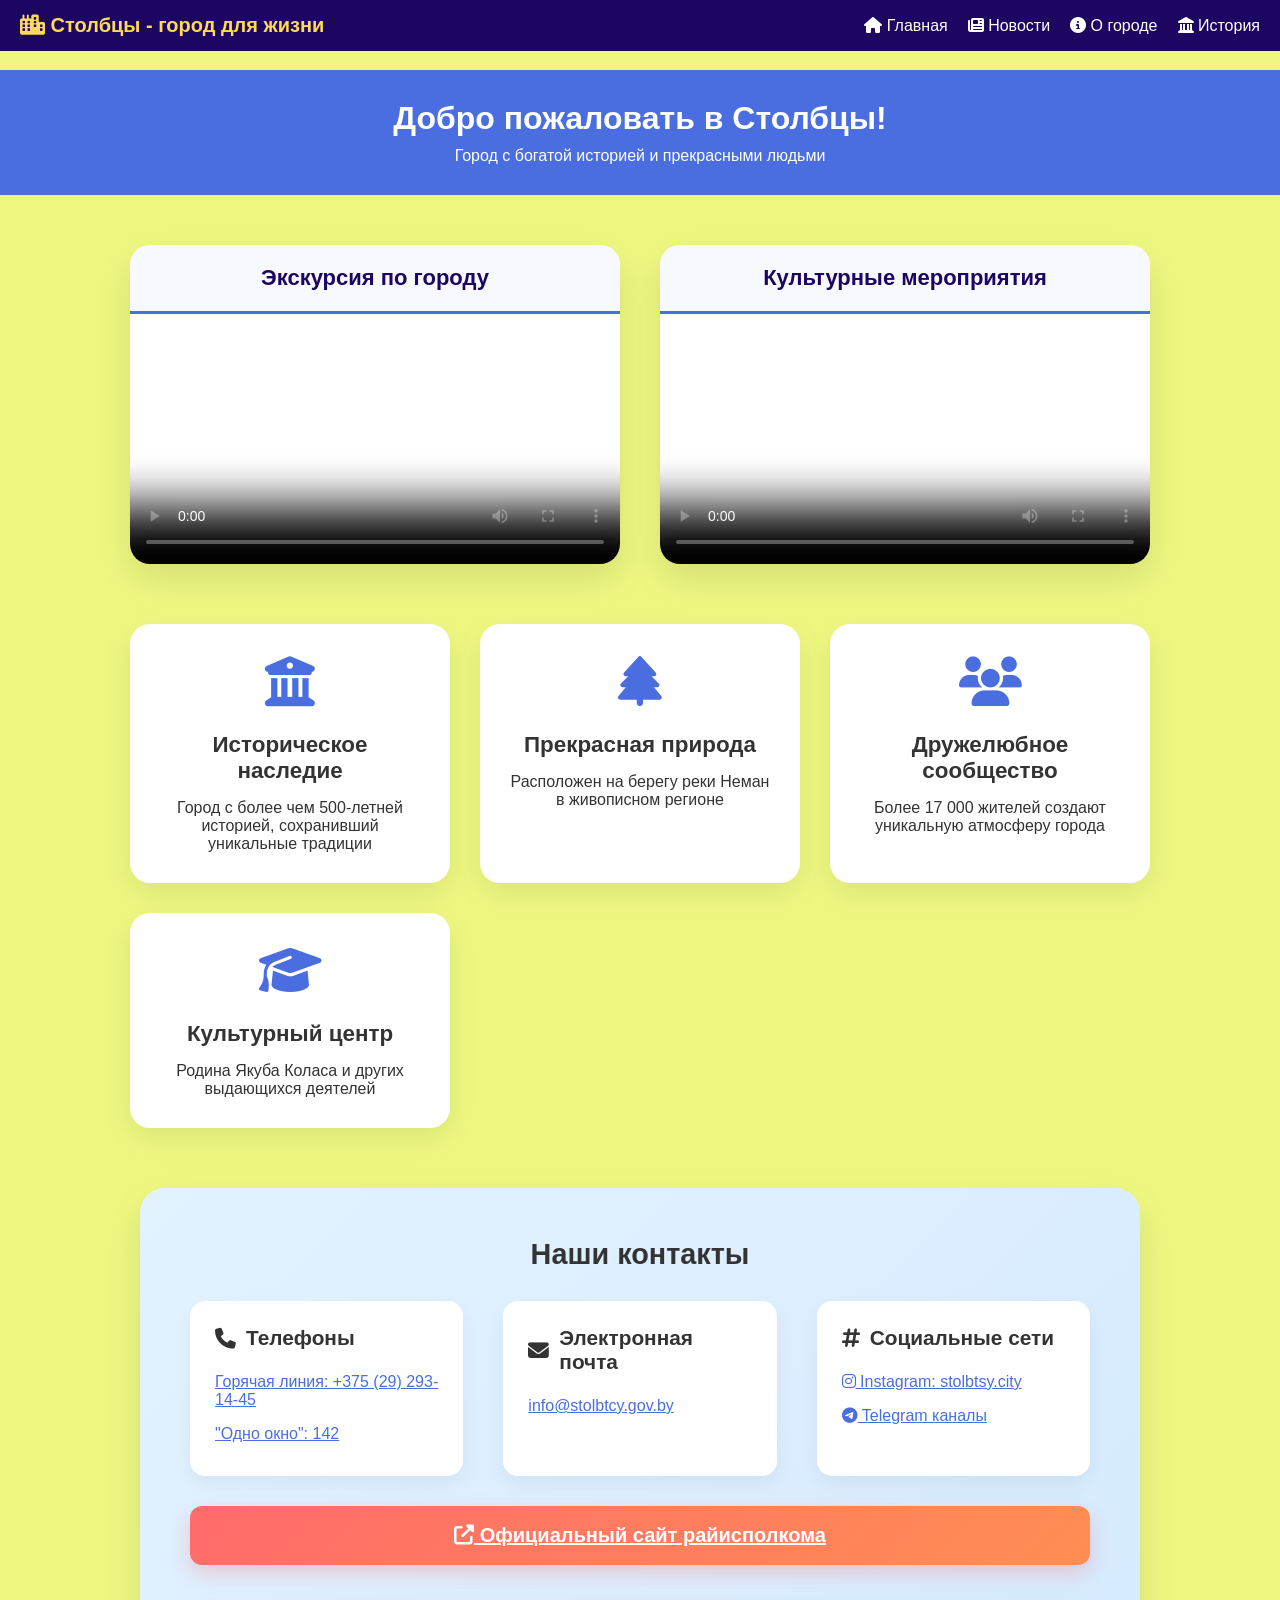
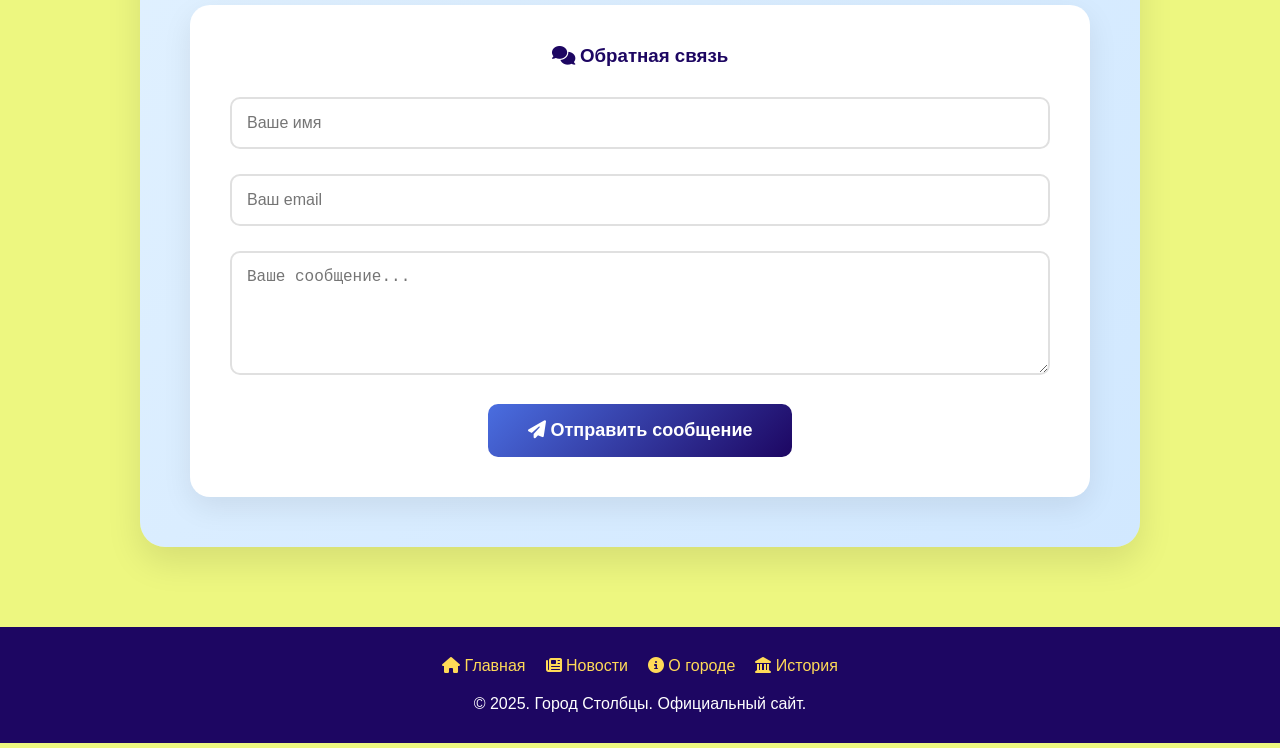
==== index.html @ eb90d02d "Add files via upload" ====
<!DOCTYPE html>
<html lang="ru">
<head>
    <meta charset="UTF-8">
    <meta name="viewport" content="width=device-width, initial-scale=1.0">
    <title>Столбцы - Главная</title>
    <link rel="stylesheet" href="style.css">
    <link rel="icon" href="im/gerb.png" type="image/png">
    <meta name="keywords" content="Столбцы, столбцы" />
    <meta name="description" content="Официальный сайт города Столбцы. Новости. Управление. История. Галерея">
    <link rel="stylesheet" href="https://cdnjs.cloudflare.com/ajax/libs/font-awesome/6.4.0/css/all.min.css">
    <style>
       /* Стили только для главной страницы */
.hero-video {
    display: grid;
    grid-template-columns: repeat(auto-fit, minmax(300px, 1fr));
    gap: 40px;
    max-width: 1200px;
    margin: 30px auto;
    padding: 0 20px;
}

.video-box {
    background: #fff;
    border-radius: 20px;
    overflow: hidden;
    box-shadow: 0 15px 35px rgba(0,0,0,0.1);
    transition: all 0.4s;
}

.video-box:hover {
    transform: translateY(-10px);
    box-shadow: 0 20px 40px rgba(0,0,0,0.15);
}

.video-box .caption {
    font-size: 22px;
    padding: 20px;
    text-align: center;
    font-weight: 600;
    color: #1d0662;
    background: #f8f9ff;
    border-bottom: 3px solid #4a6ee0;
}

video {
    width: 100%;
    height: 250px;
    object-fit: cover;
    display: block;
}

/* Карточки особенностей */
.features {
    display: grid;
    grid-template-columns: repeat(auto-fit, minmax(250px, 1fr));
    gap: 30px;
    margin: 60px 20px;
}

.feature-card {
    background: #fff;
    padding: 30px;
    text-align: center;
    border-radius: 20px;
    box-shadow: 0 10px 30px rgba(0,0,0,0.08);
    transition: all 0.3s;
}

.feature-card:hover {
    transform: translateY(-10px);
    box-shadow: 0 15px 35px rgba(0,0,0,0.12);
}

.feature-icon {
    font-size: 50px;
    color: #4a6ee0;
    margin-bottom: 20px;
}

.feature-card h3 {
    margin-bottom: 15px;
    font-size: 1.4rem;
}

/* Контакты и форма */
.contact-section {
    max-width: 1000px;
    margin: 60px auto;
    padding: 50px;
    background: linear-gradient(135deg, #e3f2ff 0%, #d1e8ff 100%);
    border-radius: 25px;
    box-shadow: 0 15px 35px rgba(0,0,0,0.1);
}

.contact-grid {
    display: grid;
    grid-template-columns: repeat(auto-fit, minmax(250px, 1fr));
    gap: 40px;
    margin-top: 30px;
}

.contact-item {
    background: #fff;
    padding: 25px;
    border-radius: 15px;
    box-shadow: 0 8px 20px rgba(0,0,0,0.05);
}

.contact-item h4 {
    margin-bottom: 15px;
    font-size: 1.3rem;
    display: flex;
    align-items: center;
    gap: 10px;
}

.contact-item a {
    color: #4a6ee0;
    display: block;
    padding: 8px 0;
}

.contact-item a:hover {
    color: #1d0662;
    transform: translateX(5px);
}

/* Официальная ссылка */
.official-link {
    display: block;
    text-align: center;
    background: linear-gradient(135deg, #ff6b6b 0%, #ff8e53 100%);
    color: #fff;
    padding: 18px;
    border-radius: 12px;
    font-weight: bold;
    font-size: 20px;
    margin-top: 30px;
    transition: all 0.3s;
    box-shadow: 0 8px 20px rgba(255,107,107,0.3);
}

.official-link:hover {
    transform: translateY(-5px);
    box-shadow: 0 12px 25px rgba(255,107,107,0.4);
}

/* Форма обратной связи */
.feedback-form {
    background: #fff;
    padding: 40px;
    border-radius: 20px;
    margin-top: 40px;
    box-shadow: 0 10px 30px rgba(0,0,0,0.08);
}

.form-group {
    margin-bottom: 25px;
}

.form-group input,
.form-group textarea {
    width: 100%;
    padding: 15px;
    border: 2px solid #e0e0e0;
    border-radius: 10px;
    font-size: 16px;
    transition: all 0.3s;
}

.form-group input:focus,
.form-group textarea:focus {
    border-color: #4a6ee0;
    box-shadow: 0 0 0 3px rgba(74,110,224,0.1);
}

.submit-btn {
    background: linear-gradient(135deg, #4a6ee0 0%, #1d0662 100%);
    color: #fff;
    border: none;
    padding: 16px 40px;
    font-size: 18px;
    border-radius: 10px;
    cursor: pointer;
    font-weight: 600;
    transition: all 0.3s;
}

.submit-btn:hover {
    transform: translateY(-3px);
    box-shadow: 0 10px 20px rgba(29,6,98,0.2);
}

/* Адаптив */
@media (max-width: 992px) {
    .hero-video {
        grid-template-columns: 1fr 1fr;
        gap: 20px;
    }

    .features {
        grid-template-columns: 1fr 1fr;
        gap: 20px;
    }

    .contact-grid {
        grid-template-columns: 1fr 1fr;
        gap: 20px;
    }
}

@media (max-width: 768px) {
    .hero-video,
    .features,
    .contact-grid {
        grid-template-columns: 1fr;
        gap: 20px;
    }

    .video-box .caption {
        font-size: 20px;
        padding: 15px;
    }

    .feature-card h3 {
        font-size: 1.2rem;
    }

    .contact-item h4 {
        font-size: 1.2rem;
    }
}

@media (max-width: 480px) {
    video {
        height: 200px;
    }

    .video-box .caption {
        font-size: 18px;
        padding: 10px;
    }

    .feature-card h3 {
        font-size: 1.1rem;
    }

    .submit-btn {
        padding: 14px 30px;
        font-size: 16px;
    }
}

    </style>
</head>

<body>
   <nav class="navbar">
    <div class="logo">
        <i class="fas fa-city"></i>
        Столбцы - город для жизни
    </div>

    <ul class="nav-links">
        <li><a href="index.html" class="active"><i class="fas fa-home"></i> Главная</a></li>
        <li><a href="news.html"><i class="fas fa-newspaper"></i> Новости</a></li>
        <li class="dropdown">
            <a href="about.html" class="dropbtn"><i class="fas fa-info-circle"></i> О городе</a>
            <ul class="dropdown-content">
                <li><a href="about.html#management"><i class="fas fa-users"></i> Управление</a></li>
                <li><a href="about.html#gallery"><i class="fas fa-images"></i> Галерея</a></li>
                    <li><a href="about.html#infrastructure"><i class="fas fa-road"></i> Инфраструктура</a></li>
            </ul>
        </li>
        <li><a href="history.html"><i class="fas fa-landmark"></i> История</a></li>
    </ul>
</nav>
    </nav>

    <div class="nov">
        <h1>Добро пожаловать в Столбцы!</h1>
        <p>Город с богатой историей и прекрасными людьми</p>
    </div>

    <div class="main-content">
        <div class="hero-video">
            <div class="video-box">
                <p class="caption">Экскурсия по городу</p>
                <video src="im/video1.mp4" controls poster="im/v1.jpeg"></video>
            </div>
            
            <div class="video-box">
                <p class="caption">Культурные мероприятия</p>
                <video src="im/video2.mp4" controls poster="im/v2.jpeg"></video>
            </div>
        </div>

        <div class="features">
            <div class="feature-card">
                <div class="feature-icon">
                    <i class="fas fa-university"></i>
                </div>
                <h3>Историческое наследие</h3>
                <p>Город с более чем 500-летней историей, сохранивший уникальные традиции</p>
            </div>
            
            <div class="feature-card">
                <div class="feature-icon">
                    <i class="fas fa-tree"></i>
                </div>
                <h3>Прекрасная природа</h3>
                <p>Расположен на берегу реки Неман в живописном регионе</p>
            </div>
            
            <div class="feature-card">
                <div class="feature-icon">
                    <i class="fas fa-users"></i>
                </div>
                <h3>Дружелюбное сообщество</h3>
                <p>Более 17 000 жителей создают уникальную атмосферу города</p>
            </div>
            
            <div class="feature-card">
                <div class="feature-icon">
                    <i class="fas fa-graduation-cap"></i>
                </div>
                <h3>Культурный центр</h3>
                <p>Родина Якуба Коласа и других выдающихся деятелей</p>
            </div>
        </div>

        <div class="contact-section">
            <h2 class="section-title">Наши контакты</h2>
            
            <div class="contact-grid">
                <div class="contact-item">
                    <h4><i class="fas fa-phone"></i> Телефоны</h4>
                    <p><a href="tel:+375292931445">Горячая линия: +375 (29) 293-14-45</a></p>
                    <p><a href="tel:142">"Одно окно": 142</a></p>
                </div>
                
                <div class="contact-item">
                    <h4><i class="fas fa-envelope"></i> Электронная почта</h4>
                    <p><a href="mailto:info@stolbtcy.gov.by">info@stolbtcy.gov.by</a></p>
                </div>
                
                <div class="contact-item">
                    <h4><i class="fas fa-hashtag"></i> Социальные сети</h4>
                    <p><a href="https://www.instagram.com/stolbtsy.city/channel/"><i class="fab fa-instagram"></i> Instagram: stolbtsy.city</a></p>
                    <p><a href="https://t.me/s/prostolbtsy/69409?ysclid=mj4nh0b8j4927531664"><i class="fab fa-telegram"></i> Telegram каналы</a></p>
                </div>
            </div>
            
            <a href="https://stolbtsy.gov.by" target="_blank" class="official-link">
                <i class="fas fa-external-link-alt"></i> Официальный сайт райисполкома
            </a>
            
            <div class="feedback-form">
                <h3 style="text-align: center; color: #1d0662; margin-bottom: 30px;">
                    <i class="fas fa-comments"></i> Обратная связь
                </h3>
                <form action="#" method="post">
                    <div class="form-group">
                        <input type="text" name="name" placeholder="Ваше имя" required>
                    </div>
                    <div class="form-group">
                        <input type="email" name="email" placeholder="Ваш email" required>
                    </div>
                    <div class="form-group">
                        <textarea name="message" rows="5" placeholder="Ваше сообщение..." required></textarea>
                    </div>
                    <div style="text-align: center;">
                        <button type="submit" class="submit-btn">
                            <i class="fas fa-paper-plane"></i> Отправить сообщение
                        </button>
                    </div>
                </form>
            </div>
        </div>
    </div>

    <footer class="footer">
        <div class="footer-nav">
            <a href="index.html"><i class="fas fa-home"></i> Главная</a>
            <a href="news.html"><i class="fas fa-newspaper"></i> Новости</a>
            <a href="about.html"><i class="fas fa-info-circle"></i> О городе</a>
            <a href="history.html"><i class="fas fa-landmark"></i> История</a>
        </div>
        <p class="copyright">© 2025. Город Столбцы. Официальный сайт.</p>
    </footer>
</body>
</html>
---- style.css ----
/* ===== БАЗА ===== */
* {
    margin: 0;
    padding: 0;
    box-sizing: border-box;
}

body {
    font-family: Arial, sans-serif;
    background: #edf780;
    color: #333;
    padding-top: 70px;
}

.navbar {
    position: fixed;
    top: 0;
    width: 100%;
    background: #1d0662;
    color: white;
    display: flex;
    justify-content: space-between;
    align-items: center;
    padding: 14px 20px;
    z-index: 1000;
}

.logo {
    font-weight: bold;
    color: #ffda57;
    font-size: 20px;
}

.nav-links {
    list-style: none;
    display: flex;
    gap: 20px;
}

.nav-links a {
    color: white;
    text-decoration: none;
    font-size: 16px;
}

.dropdown {
    position: relative;
}

.dropdown-content {
    display: none;
    position: absolute;
    top: 100%;
    left: 0;
    background: #1d0662;
    min-width: 180px;
}

.dropdown-content a {
    display: block;
    padding: 12px;
}

@media (min-width: 769px) {
    .dropdown:hover .dropdown-content {
        display: block;
    }
}

.nov {
    background: #4a6ee0;
    color: white;
    text-align: center;
    padding: 30px 15px;
}

.nov h1 {
    font-size: 2rem;
}

.nov p {
    margin-top: 10px;
}

/* CONTENT */
.main-content {
    max-width: 1100px;
    margin: auto;
    padding: 20px;
}

.section-title {
    text-align: center;
    margin-bottom: 25px;
    font-size: 1.8rem;
}

.info-card {
    background: white;
    padding: 20px;
    border-radius: 10px;
    margin-bottom: 20px;
}

/* FOOTER  */
.footer {
    background: #1d0662;
    color: white;
    padding: 30px 15px;
    text-align: center;
}

.footer-nav {
    display: flex;
    justify-content: center;
    gap: 20px;
    flex-wrap: wrap;
    margin-bottom: 20px;
}

.footer-nav a {
    color: #ffda57;
    text-decoration: none;
}
/*  МОБИЛЬНЫЕ (≤768px) */
@media (max-width: 768px) {

    body {
        padding-top: 120px;
    }

    .navbar {
        flex-direction: column;
        align-items: center;
        gap: 15px;
    }

    .nav-links {
        flex-direction: column;
        width: 100%;
        align-items: center;
        gap: 10px;
    }

    .nav-links a {
        width: 100%;
        text-align: center;
        padding: 10px;
    }

    /* dropdown по клику */
    .dropdown-content {
        position: static;
        width: 100%;
        display: none;
    }

    .dropdown-content.active {
        display: block;
    }

    .nov h1 {
        font-size: 1.6rem;
    }

    .section-title {
        font-size: 1.5rem;
    }
}
/*  ОЧЕНЬ МАЛЫЕ (≤480px) */
@media (max-width: 480px) {

    .logo {
        font-size: 18px;
    }

    .nav-links a {
        font-size: 15px;
    }

    .nov {
        padding: 20px 10px;
    }

    .nov h1 {
        font-size: 1.4rem;
    }

    .info-card {
        padding: 15px;
    }
}
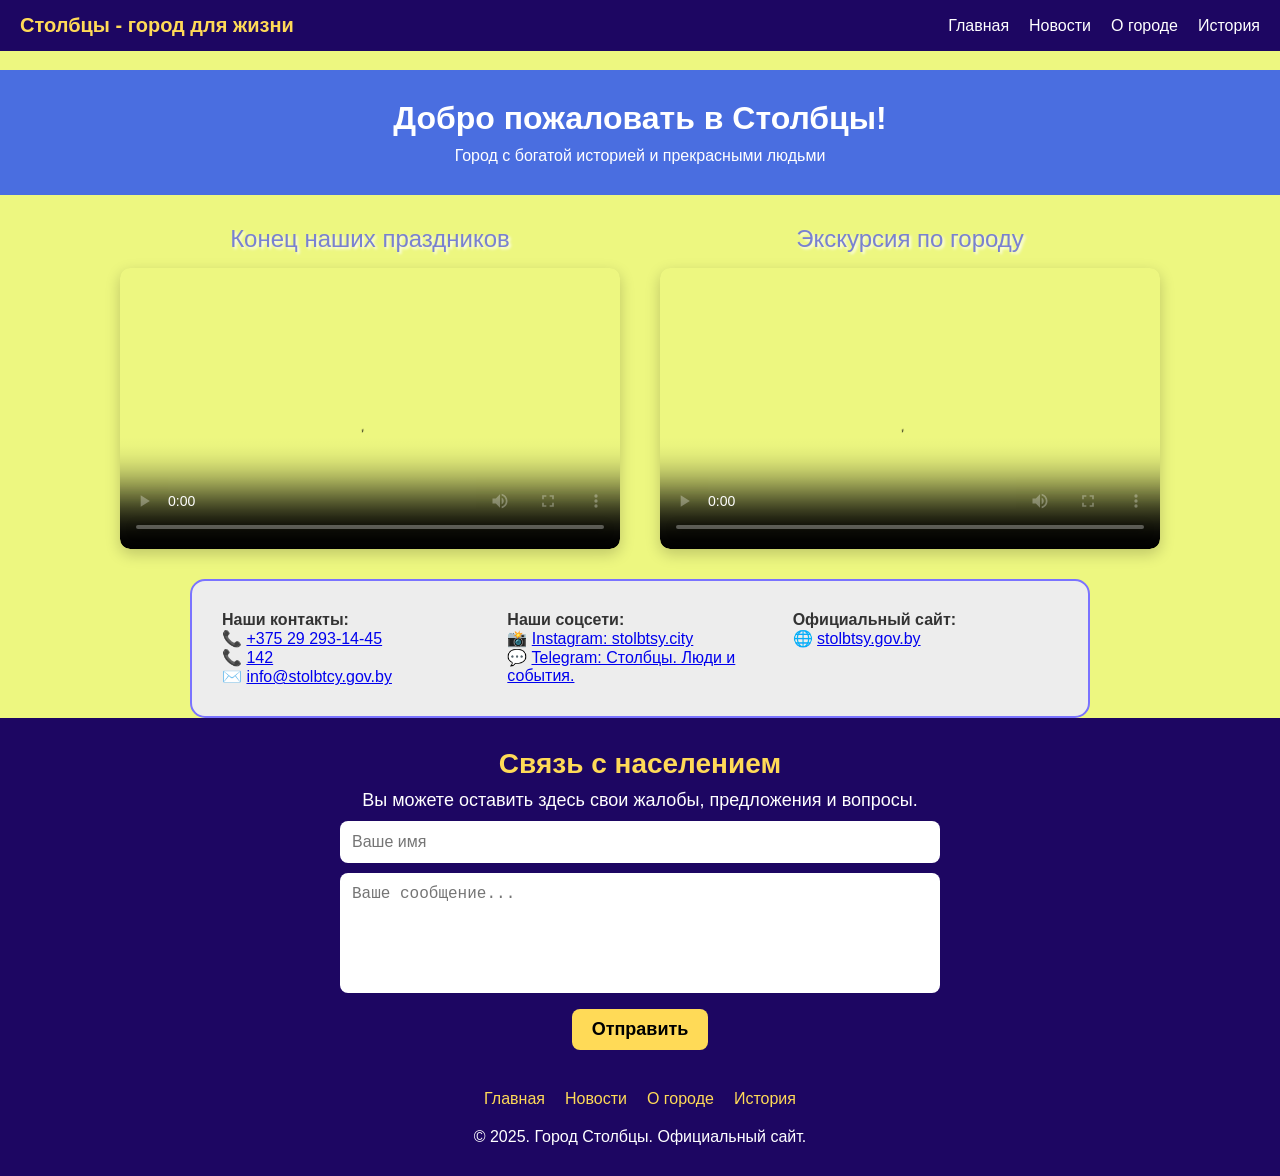
==== commit a4d5e8c1: "Update index.html" ====
--- a/index.html
+++ b/index.html
@@ -2,392 +2,244 @@
 <html lang="ru">
 <head>
     <meta charset="UTF-8">
-    <meta name="viewport" content="width=device-width, initial-scale=1.0">
-    <title>Столбцы - Главная</title>
-    <link rel="stylesheet" href="style.css">
-    <link rel="icon" href="im/gerb.png" type="image/png">
+    <title>Столбцы</title>
+       <link rel="stylesheet" href="style.css">
+       <link rel="icon" href="gerb.png" type="image/png">
     <meta name="keywords" content="Столбцы, столбцы" />
-    <meta name="description" content="Официальный сайт города Столбцы. Новости. Управление. История. Галерея">
-    <link rel="stylesheet" href="https://cdnjs.cloudflare.com/ajax/libs/font-awesome/6.4.0/css/all.min.css">
+    <meta name="description" content="Сайт города Столбцы. Новости. Управление. История. Галерея">
+</head>
+
+<body>
     <style>
-       /* Стили только для главной страницы */
-.hero-video {
-    display: grid;
-    grid-template-columns: repeat(auto-fit, minmax(300px, 1fr));
-    gap: 40px;
+/* ВИДЕО  */
+.video {
+    width: 90%;
     max-width: 1200px;
     margin: 30px auto;
-    padding: 0 20px;
-}
-
+    display: flex;
+    justify-content: center;
+    gap: 40px;
+    flex-wrap: wrap;
+}
 .video-box {
-    background: #fff;
-    border-radius: 20px;
+    flex: 1;
+    min-width: 300px;
+    max-width: 500px;
+    text-align: center;
+}
+.caption {
+    font-size: 24px;
+    margin-bottom: 15px;
+    color: #7981d1;
+    text-shadow: 2px 2px 3px white;
+}
+video {
+    width: 100%;
+    border-radius: 10px;
+    box-shadow: 0 5px 15px rgba(0,0,0,.2);
+}
+.video-wrapper {
+    position: relative;
+    width: 100%;
+    padding-top: 56.25%; /* Соотношение сторон 16:9 */
     overflow: hidden;
-    box-shadow: 0 15px 35px rgba(0,0,0,0.1);
-    transition: all 0.4s;
-}
-
-.video-box:hover {
-    transform: translateY(-10px);
-    box-shadow: 0 20px 40px rgba(0,0,0,0.15);
-}
-
-.video-box .caption {
-    font-size: 22px;
-    padding: 20px;
+    border-radius: 10px;
+    box-shadow: 0 5px 15px rgba(0,0,0,.2);
+}
+
+.video-wrapper video {
+    position: absolute;
+    top: 0;
+    left: 0;
+    width: 100%;
+    height: 100%;
+    object-fit: cover; /* Обрезка по размеру блока */
+    border-radius: 10px; /* Сохраняет закругления */
+}
+
+.footer-center {
+    max-width: 600px;
+    margin: 0 auto 40px;
+}
+.footer-center h3 {
+    font-size: 28px;
+    color: #ffda57;
+    margin-bottom: 10px;
+}
+.footer-center p {
+    font-size: 18px;
+}
+.contact-box input,
+.contact-box textarea {
+    width: 100%;
+    padding: 12px;
+    border-radius: 8px;
+    border: none;
+    margin-top: 10px;
+    font-size: 16px;
+}
+.contact-box textarea {
+    height: 120px;
+    resize: none;
+}
+.contact-box button {
+    padding: 10px 20px;
+    margin-top: 12px;
+    background: #ffda57;
+    border: none;
+    border-radius: 8px;
+    font-size: 18px;
+    cursor: pointer;
+    font-weight: bold;
+}
+.contact-box button:hover {
+    background: white;
+    color: #1d0662;
+}
+.inf {
+    width: 90%;
+    max-width: 1000px;
+    margin: 40px auto;
+    padding: 30px;
+    background: linear-gradient(135deg, #f5f5f5, #e0e0ff);
+    border-radius: 15px;
+    box-shadow: 0 8px 25px rgba(0,0,0,0.15);
+    color: #1d0662;
+    font-family: 'Arial', sans-serif;
+}
+
+.inf-container {
+    display: flex;
+    justify-content: space-between; /* равномерное распределение колонок */
+    gap: 20px;
     text-align: center;
-    font-weight: 600;
+}
+
+.inf-column {
+    flex: 1; /* каждая колонка одинаковой ширины */
+    min-width: 220px;
+}
+
+.inf h4 {
+    font-size: 1.4rem;
+    margin-bottom: 10px;
+    color: #333;
+}
+
+.inf p {
+    font-size: 1rem;
+    margin: 6px 0;
+}
+
+.inf a {
+    text-decoration: none;
     color: #1d0662;
-    background: #f8f9ff;
-    border-bottom: 3px solid #4a6ee0;
-}
-
-video {
-    width: 100%;
-    height: 250px;
-    object-fit: cover;
-    display: block;
-}
-
-/* Карточки особенностей */
-.features {
-    display: grid;
-    grid-template-columns: repeat(auto-fit, minmax(250px, 1fr));
-    gap: 30px;
-    margin: 60px 20px;
-}
-
-.feature-card {
-    background: #fff;
-    padding: 30px;
-    text-align: center;
-    border-radius: 20px;
-    box-shadow: 0 10px 30px rgba(0,0,0,0.08);
-    transition: all 0.3s;
-}
-
-.feature-card:hover {
-    transform: translateY(-10px);
-    box-shadow: 0 15px 35px rgba(0,0,0,0.12);
-}
-
-.feature-icon {
-    font-size: 50px;
-    color: #4a6ee0;
-    margin-bottom: 20px;
-}
-
-.feature-card h3 {
-    margin-bottom: 15px;
-    font-size: 1.4rem;
-}
-
-/* Контакты и форма */
-.contact-section {
-    max-width: 1000px;
-    margin: 60px auto;
-    padding: 50px;
-    background: linear-gradient(135deg, #e3f2ff 0%, #d1e8ff 100%);
-    border-radius: 25px;
-    box-shadow: 0 15px 35px rgba(0,0,0,0.1);
-}
-
-.contact-grid {
-    display: grid;
-    grid-template-columns: repeat(auto-fit, minmax(250px, 1fr));
-    gap: 40px;
-    margin-top: 30px;
-}
-
-.contact-item {
-    background: #fff;
-    padding: 25px;
-    border-radius: 15px;
-    box-shadow: 0 8px 20px rgba(0,0,0,0.05);
-}
-
-.contact-item h4 {
-    margin-bottom: 15px;
-    font-size: 1.3rem;
-    display: flex;
-    align-items: center;
-    gap: 10px;
-}
-
-.contact-item a {
-    color: #4a6ee0;
-    display: block;
-    padding: 8px 0;
-}
-
-.contact-item a:hover {
-    color: #1d0662;
-    transform: translateX(5px);
-}
-
-/* Официальная ссылка */
-.official-link {
-    display: block;
-    text-align: center;
-    background: linear-gradient(135deg, #ff6b6b 0%, #ff8e53 100%);
-    color: #fff;
-    padding: 18px;
-    border-radius: 12px;
-    font-weight: bold;
-    font-size: 20px;
-    margin-top: 30px;
-    transition: all 0.3s;
-    box-shadow: 0 8px 20px rgba(255,107,107,0.3);
-}
-
-.official-link:hover {
-    transform: translateY(-5px);
-    box-shadow: 0 12px 25px rgba(255,107,107,0.4);
-}
-
-/* Форма обратной связи */
-.feedback-form {
-    background: #fff;
-    padding: 40px;
-    border-radius: 20px;
-    margin-top: 40px;
-    box-shadow: 0 10px 30px rgba(0,0,0,0.08);
-}
-
-.form-group {
-    margin-bottom: 25px;
-}
-
-.form-group input,
-.form-group textarea {
-    width: 100%;
-    padding: 15px;
-    border: 2px solid #e0e0e0;
-    border-radius: 10px;
-    font-size: 16px;
-    transition: all 0.3s;
-}
-
-.form-group input:focus,
-.form-group textarea:focus {
-    border-color: #4a6ee0;
-    box-shadow: 0 0 0 3px rgba(74,110,224,0.1);
-}
-
-.submit-btn {
-    background: linear-gradient(135deg, #4a6ee0 0%, #1d0662 100%);
-    color: #fff;
-    border: none;
-    padding: 16px 40px;
-    font-size: 18px;
-    border-radius: 10px;
-    cursor: pointer;
-    font-weight: 600;
-    transition: all 0.3s;
-}
-
-.submit-btn:hover {
-    transform: translateY(-3px);
-    box-shadow: 0 10px 20px rgba(29,6,98,0.2);
-}
-
-/* Адаптив */
-@media (max-width: 992px) {
-    .hero-video {
-        grid-template-columns: 1fr 1fr;
+    transition: color 0.3s;
+}
+
+.inf a:hover {
+    color: #7981d1;
+    text-decoration: underline;
+}
+
+/* Адаптивность */
+@media (max-width: 768px) {
+    .inf-container {
+        flex-direction: column;
         gap: 20px;
+        text-align: center;
     }
-
-    .features {
-        grid-template-columns: 1fr 1fr;
-        gap: 20px;
-    }
-
-    .contact-grid {
-        grid-template-columns: 1fr 1fr;
-        gap: 20px;
-    }
-}
-
-@media (max-width: 768px) {
-    .hero-video,
-    .features,
-    .contact-grid {
-        grid-template-columns: 1fr;
-        gap: 20px;
-    }
-
-    .video-box .caption {
-        font-size: 20px;
-        padding: 15px;
-    }
-
-    .feature-card h3 {
-        font-size: 1.2rem;
-    }
-
-    .contact-item h4 {
-        font-size: 1.2rem;
-    }
-}
-
-@media (max-width: 480px) {
-    video {
-        height: 200px;
-    }
-
-    .video-box .caption {
-        font-size: 18px;
-        padding: 10px;
-    }
-
-    .feature-card h3 {
-        font-size: 1.1rem;
-    }
-
-    .submit-btn {
-        padding: 14px 30px;
-        font-size: 16px;
-    }
 }
 
     </style>
-</head>
-
-<body>
-   <nav class="navbar">
-    <div class="logo">
-        <i class="fas fa-city"></i>
-        Столбцы - город для жизни
-    </div>
+
+<nav class="navbar">
+    <div class="logo"> Столбцы - город для жизни </div>
 
     <ul class="nav-links">
-        <li><a href="index.html" class="active"><i class="fas fa-home"></i> Главная</a></li>
-        <li><a href="news.html"><i class="fas fa-newspaper"></i> Новости</a></li>
+        <li><a href="index.html"> Главная </a></li>
+        <li><a href="news.html"> Новости </a></li>
+        
         <li class="dropdown">
-            <a href="about.html" class="dropbtn"><i class="fas fa-info-circle"></i> О городе</a>
+            <a href="about.html" class="dropbtn"> О городе </a>
             <ul class="dropdown-content">
-                <li><a href="about.html#management"><i class="fas fa-users"></i> Управление</a></li>
-                <li><a href="about.html#gallery"><i class="fas fa-images"></i> Галерея</a></li>
-                    <li><a href="about.html#infrastructure"><i class="fas fa-road"></i> Инфраструктура</a></li>
+                <li><a href="about.html#management"> Управление </a></li>
+                <li><a href="about.html"> Галерея </a></li>
             </ul>
         </li>
-        <li><a href="history.html"><i class="fas fa-landmark"></i> История</a></li>
+
+        <li><a href="history.html"> История </a></li>
     </ul>
 </nav>
-    </nav>
-
-    <div class="nov">
-        <h1>Добро пожаловать в Столбцы!</h1>
-        <p>Город с богатой историей и прекрасными людьми</p>
-    </div>
-
-    <div class="main-content">
-        <div class="hero-video">
-            <div class="video-box">
-                <p class="caption">Экскурсия по городу</p>
-                <video src="im/video1.mp4" controls poster="im/v1.jpeg"></video>
-            </div>
-            
-            <div class="video-box">
-                <p class="caption">Культурные мероприятия</p>
-                <video src="im/video2.mp4" controls poster="im/v2.jpeg"></video>
-            </div>
+
+<div class="nov">
+    <h1>Добро пожаловать в Столбцы!</h1>
+    <p>Город с богатой историей и прекрасными людьми</p>
+</div>
+
+<div class="video">
+    <div class="video-box">
+        <p class="caption">Конец наших праздников</p>
+        <div class="video-wrapper">
+            <video src="im/video2.mp4" controls poster="im/v2.jpeg"></video>
         </div>
-
-        <div class="features">
-            <div class="feature-card">
-                <div class="feature-icon">
-                    <i class="fas fa-university"></i>
-                </div>
-                <h3>Историческое наследие</h3>
-                <p>Город с более чем 500-летней историей, сохранивший уникальные традиции</p>
-            </div>
-            
-            <div class="feature-card">
-                <div class="feature-icon">
-                    <i class="fas fa-tree"></i>
-                </div>
-                <h3>Прекрасная природа</h3>
-                <p>Расположен на берегу реки Неман в живописном регионе</p>
-            </div>
-            
-            <div class="feature-card">
-                <div class="feature-icon">
-                    <i class="fas fa-users"></i>
-                </div>
-                <h3>Дружелюбное сообщество</h3>
-                <p>Более 17 000 жителей создают уникальную атмосферу города</p>
-            </div>
-            
-            <div class="feature-card">
-                <div class="feature-icon">
-                    <i class="fas fa-graduation-cap"></i>
-                </div>
-                <h3>Культурный центр</h3>
-                <p>Родина Якуба Коласа и других выдающихся деятелей</p>
-            </div>
+    </div>
+
+    <div class="video-box">
+        <p class="caption">Экскурсия по городу</p>
+        <div class="video-wrapper">
+            <video src="im/video1.mp4" controls poster="im/v1.jpeg"></video>
         </div>
-
-        <div class="contact-section">
-            <h2 class="section-title">Наши контакты</h2>
-            
-            <div class="contact-grid">
-                <div class="contact-item">
-                    <h4><i class="fas fa-phone"></i> Телефоны</h4>
-                    <p><a href="tel:+375292931445">Горячая линия: +375 (29) 293-14-45</a></p>
-                    <p><a href="tel:142">"Одно окно": 142</a></p>
-                </div>
-                
-                <div class="contact-item">
-                    <h4><i class="fas fa-envelope"></i> Электронная почта</h4>
-                    <p><a href="mailto:info@stolbtcy.gov.by">info@stolbtcy.gov.by</a></p>
-                </div>
-                
-                <div class="contact-item">
-                    <h4><i class="fas fa-hashtag"></i> Социальные сети</h4>
-                    <p><a href="https://www.instagram.com/stolbtsy.city/channel/"><i class="fab fa-instagram"></i> Instagram: stolbtsy.city</a></p>
-                    <p><a href="https://t.me/s/prostolbtsy/69409?ysclid=mj4nh0b8j4927531664"><i class="fab fa-telegram"></i> Telegram каналы</a></p>
-                </div>
-            </div>
-            
-            <a href="https://stolbtsy.gov.by" target="_blank" class="official-link">
-                <i class="fas fa-external-link-alt"></i> Официальный сайт райисполкома
-            </a>
-            
-            <div class="feedback-form">
-                <h3 style="text-align: center; color: #1d0662; margin-bottom: 30px;">
-                    <i class="fas fa-comments"></i> Обратная связь
-                </h3>
-                <form action="#" method="post">
-                    <div class="form-group">
-                        <input type="text" name="name" placeholder="Ваше имя" required>
-                    </div>
-                    <div class="form-group">
-                        <input type="email" name="email" placeholder="Ваш email" required>
-                    </div>
-                    <div class="form-group">
-                        <textarea name="message" rows="5" placeholder="Ваше сообщение..." required></textarea>
-                    </div>
-                    <div style="text-align: center;">
-                        <button type="submit" class="submit-btn">
-                            <i class="fas fa-paper-plane"></i> Отправить сообщение
-                        </button>
-                    </div>
-                </form>
-            </div>
-        </div>
-    </div>
-
-    <footer class="footer">
-        <div class="footer-nav">
-            <a href="index.html"><i class="fas fa-home"></i> Главная</a>
-            <a href="news.html"><i class="fas fa-newspaper"></i> Новости</a>
-            <a href="about.html"><i class="fas fa-info-circle"></i> О городе</a>
-            <a href="history.html"><i class="fas fa-landmark"></i> История</a>
-        </div>
-        <p class="copyright">© 2025. Город Столбцы. Официальный сайт.</p>
-    </footer>
+    </div>
+</div>
+
+
+<div style="background-color:#EDEDED; border:2px solid #7A73FF; border-radius:15px; padding:20px; display:flex; justify-content:space-between; flex-wrap:wrap; max-width:900px; margin:auto; font-family:sans-serif;">
+  <div style="flex:1; min-width:200px; margin:10px;">
+    <strong>Наши контакты:</strong><br>
+    📞 <a href="tel:+375292931445">+375 29 293-14-45</a><br>
+    📞 <a href="tel:142"> 142 </a><br>
+    ✉️ <a href="mailto:info@stolbtcy.gov.by">info@stolbtcy.gov.by</a>
+  </div>
+  
+  <div style="flex:1; min-width:200px; margin:10px;">
+    <strong>Наши соцсети:</strong><br>
+    📸 <a href="https://instagram.com/stolbtsy.city" target="_blank">Instagram: stolbtsy.city</a><br>
+    💬 <a href="https://t.me/s/prostolbtsy/69734?ysclid=mj9tzzzxo3808517878" target="_blank">Telegram: Столбцы. Люди и события.</a> 
+  </div>
+  
+  <div style="flex:1; min-width:200px; margin:10px;">
+    <strong>Официальный сайт:</strong><br>
+    🌐 <a href="https://stolbtsy.gov.by" target="_blank">stolbtsy.gov.by</a>
+  </div>
+</div>
+
+
+
+<footer class="footer">
+
+    <div class="footer-center">
+        <h3>Связь с населением</h3>
+        <p>Вы можете оставить здесь свои жалобы, предложения и вопросы.</p>
+
+        <form class="contact-box" action="#" method="post">
+            <input type="text" name="name" placeholder="Ваше имя" required>
+            <textarea name="message" placeholder="Ваше сообщение..." required></textarea>
+            <button type="submit">Отправить</button>
+        </form>
+    </div>
+
+    <div class="footer-nav">
+        <a href="index.html">Главная</a>
+        <a href="news.html">Новости</a>
+        <a href="about.html">О городе</a>
+        <a href="history.html">История</a>
+    </div>
+
+    <p class="copyright">© 2025. Город Столбцы. Официальный сайт.</p>
+    </p>
+
+</footer>
+
 </body>
-</html>+</html>
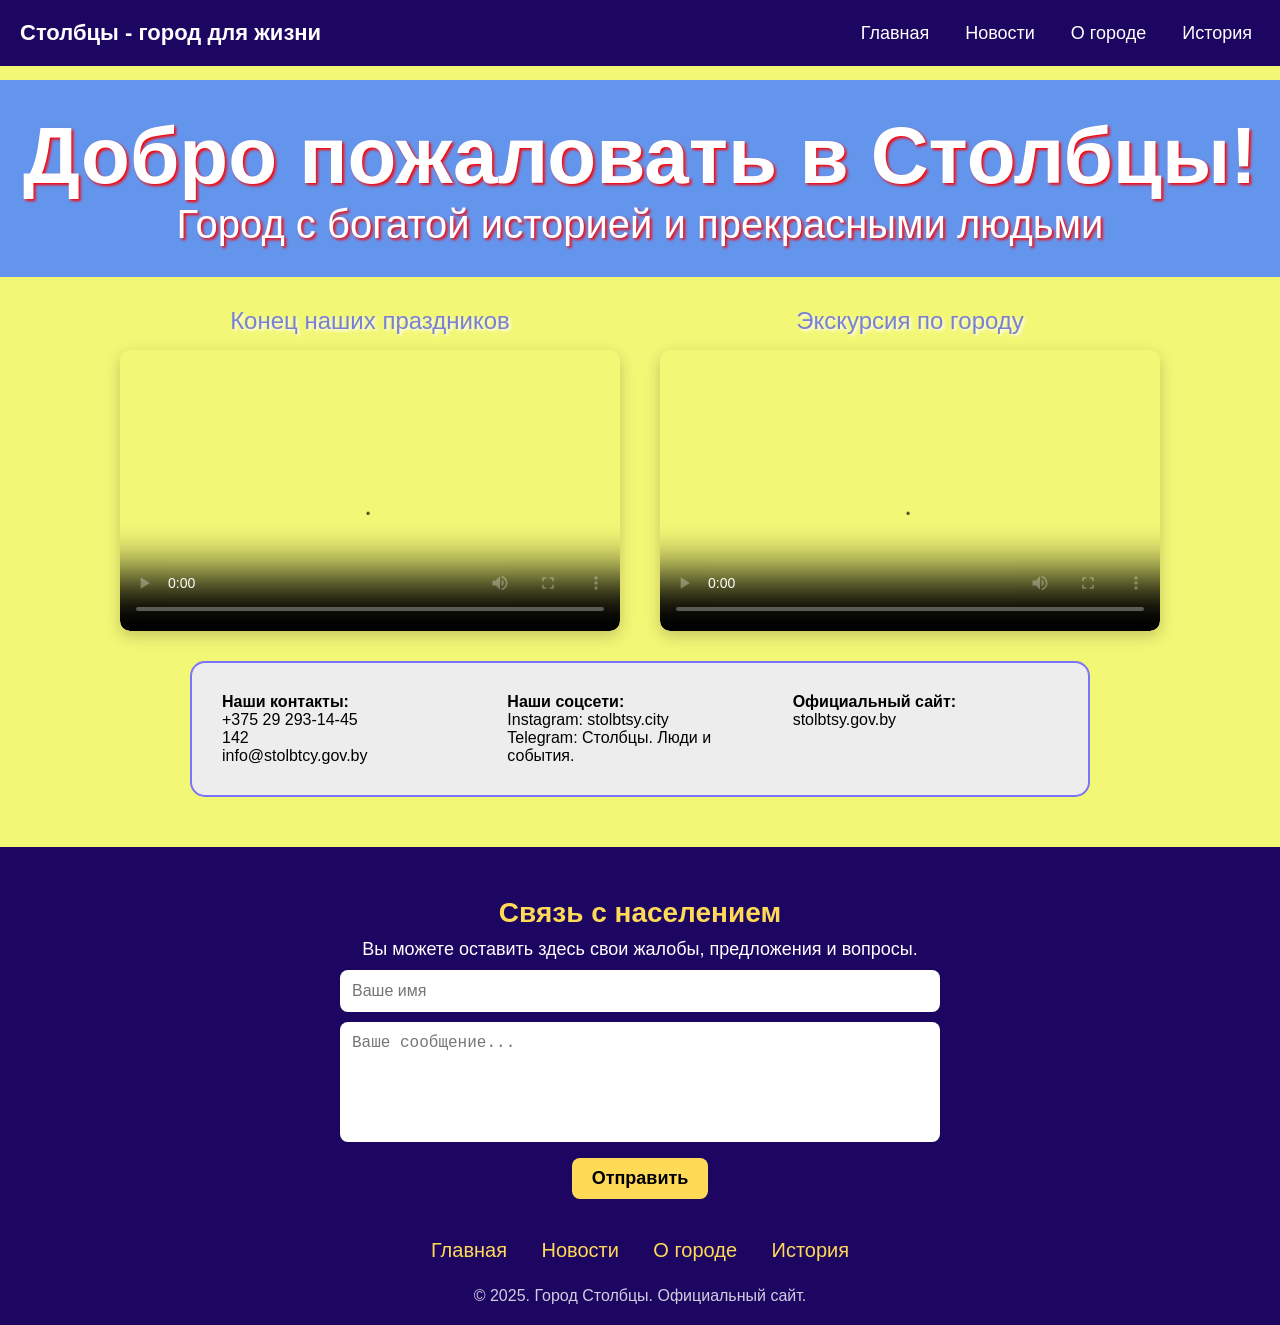
==== commit a5948045: "Update index.html" ====
--- a/index.html
+++ b/index.html
@@ -197,20 +197,20 @@
 <div style="background-color:#EDEDED; border:2px solid #7A73FF; border-radius:15px; padding:20px; display:flex; justify-content:space-between; flex-wrap:wrap; max-width:900px; margin:auto; font-family:sans-serif;">
   <div style="flex:1; min-width:200px; margin:10px;">
     <strong>Наши контакты:</strong><br>
-    📞 <a href="tel:+375292931445">+375 29 293-14-45</a><br>
-    📞 <a href="tel:142"> 142 </a><br>
-    ✉️ <a href="mailto:info@stolbtcy.gov.by">info@stolbtcy.gov.by</a>
+     <a href="tel:+375292931445">+375 29 293-14-45</a><br>
+     <a href="tel:142"> 142 </a><br>
+     <a href="mailto:info@stolbtcy.gov.by">info@stolbtcy.gov.by</a>
   </div>
   
   <div style="flex:1; min-width:200px; margin:10px;">
     <strong>Наши соцсети:</strong><br>
-    📸 <a href="https://instagram.com/stolbtsy.city" target="_blank">Instagram: stolbtsy.city</a><br>
-    💬 <a href="https://t.me/s/prostolbtsy/69734?ysclid=mj9tzzzxo3808517878" target="_blank">Telegram: Столбцы. Люди и события.</a> 
+     <a href="https://instagram.com/stolbtsy.city" target="_blank">Instagram: stolbtsy.city</a><br>
+     <a href="https://t.me/s/prostolbtsy/69734?ysclid=mj9tzzzxo3808517878" target="_blank">Telegram: Столбцы. Люди и события.</a> 
   </div>
   
   <div style="flex:1; min-width:200px; margin:10px;">
     <strong>Официальный сайт:</strong><br>
-    🌐 <a href="https://stolbtsy.gov.by" target="_blank">stolbtsy.gov.by</a>
+     <a href="https://stolbtsy.gov.by" target="_blank">stolbtsy.gov.by</a>
   </div>
 </div>
 
@@ -243,3 +243,4 @@
 
 </body>
 </html>
+
--- a/style.css
+++ b/style.css
@@ -1,192 +1,172 @@
-/* ===== БАЗА ===== */
+/* БАЗА */
 * {
     margin: 0;
     padding: 0;
     box-sizing: border-box;
 }
-
 body {
+    background: rgb(243, 247, 118);
+    padding-top: 80px;
     font-family: Arial, sans-serif;
-    background: #edf780;
-    color: #333;
-    padding-top: 70px;
+    min-height: 100vh;
 }
-
+ .nov {
+    background: #6495ED;
+    color: white;
+    text-align: center;
+    font-size: 40px;
+    padding: 30px 20px;
+    text-shadow: 2px 2px 3px red;
+}
+/* НАВИГАЦИЯ  */
 .navbar {
     position: fixed;
-    top: 0;
+    top: 0; 
+    left: 0;
     width: 100%;
+    z-index: 1000;
     background: #1d0662;
     color: white;
+    padding: 20px;
     display: flex;
     justify-content: space-between;
     align-items: center;
-    padding: 14px 20px;
-    z-index: 1000;
 }
-
-.logo {
-    font-weight: bold;
-    color: #ffda57;
-    font-size: 20px;
+.logo { 
+    font-size: 22px; 
+    font-weight: bold; 
 }
-
 .nav-links {
-    list-style: none;
     display: flex;
     gap: 20px;
+    list-style: none;
 }
-
 .nav-links a {
     color: white;
     text-decoration: none;
-    font-size: 16px;
+    padding: 8px;
+    font-size: 18px;
+    transition: .3s;
 }
-
+.nav-links a:hover,
+.nav-links a.active {
+    background: rgb(16,16,74);
+    color: #ffda57;
+}
+/*  DROPDOWN */
 .dropdown {
     position: relative;
 }
-
 .dropdown-content {
     display: none;
     position: absolute;
     top: 100%;
     left: 0;
     background: #1d0662;
-    min-width: 180px;
+    min-width: 160px;
+    border-radius: 6px;
+    list-style: none;
+    z-index: 2000;
+    box-shadow: 0 5px 15px rgba(0,0,0,0.25);
 }
-
 .dropdown-content a {
     display: block;
-    padding: 12px;
+    padding: 12px 15px;
+    color: white;
 }
-
-@media (min-width: 769px) {
-    .dropdown:hover .dropdown-content {
-        display: block;
-    }
+.dropdown-content a:hover {
+    background: rgb(16,16,74);
+    color: #ffda57;
 }
-
-.nov {
-    background: #4a6ee0;
-    color: white;
-    text-align: center;
-    padding: 30px 15px;
+.dropdown:hover .dropdown-content {
+    display: block;
 }
-
-.nov h1 {
-    font-size: 2rem;
-}
-
-.nov p {
-    margin-top: 10px;
-}
-
-/* CONTENT */
-.main-content {
-    max-width: 1100px;
-    margin: auto;
-    padding: 20px;
-}
-
-.section-title {
-    text-align: center;
-    margin-bottom: 25px;
-    font-size: 1.8rem;
-}
-
-.info-card {
-    background: white;
-    padding: 20px;
-    border-radius: 10px;
-    margin-bottom: 20px;
-}
-
-/* FOOTER  */
+/* ФУТЕР */
 .footer {
     background: #1d0662;
     color: white;
-    padding: 30px 15px;
+    padding: 50px 20px 20px;
+    margin-top: 50px;
     text-align: center;
 }
-
+/* Навигация снизу */
 .footer-nav {
-    display: flex;
-    justify-content: center;
-    gap: 20px;
-    flex-wrap: wrap;
-    margin-bottom: 20px;
+    margin-bottom: 25px;
 }
-
 .footer-nav a {
     color: #ffda57;
     text-decoration: none;
+    font-size: 20px;
+    margin: 0 15px;
+    transition: .3s;
 }
-/*  МОБИЛЬНЫЕ (≤768px) */
+.footer-nav a:hover {
+    color: white;
+}
+/* Копирайт */
+.copyright {
+    opacity: .8;
+    font-size: 16px;
+}
+/* адаптив футера */
 @media (max-width: 768px) {
-
-    body {
-        padding-top: 120px;
+    .footer-grid {
+        grid-template-columns: 1fr;
+        text-align: center;
     }
-
-    .navbar {
-        flex-direction: column;
-        align-items: center;
-        gap: 15px;
-    }
-
-    .nav-links {
-        flex-direction: column;
-        width: 100%;
-        align-items: center;
-        gap: 10px;
-    }
-
-    .nav-links a {
-        width: 100%;
-        text-align: center;
-        padding: 10px;
-    }
-
-    /* dropdown по клику */
-    .dropdown-content {
-        position: static;
-        width: 100%;
-        display: none;
-    }
-
-    .dropdown-content.active {
-        display: block;
-    }
-
-    .nov h1 {
-        font-size: 1.6rem;
-    }
-
-    .section-title {
-        font-size: 1.5rem;
+    .footer-column {
+        margin-bottom: 30px;
     }
 }
-/*  ОЧЕНЬ МАЛЫЕ (≤480px) */
-@media (max-width: 480px) {
-
-    .logo {
-        font-size: 18px;
+/* низ футера */
+.copyright {
+    text-align: center;
+    margin-top: 25px;
+    opacity: .8;
+    font-size: 16px;
+}
+/* КОНТАКТЫ */
+.inf {
+    background: aquamarine;
+    border: 3px solid rgb(109, 91, 245);
+    padding: 30px;
+    margin: 20px;
+    font-size: 20px;
+    columns: 2;
+    color: #12043a;
+    text-align: center;
+}
+a { 
+    text-decoration: none; 
+    color: inherit; 
+}
+/* АДАПТИВ*/
+@media (max-width: 768px) {
+    body { padding-top: 70px; }
+    .navbar { 
+        flex-direction: column; 
+        gap: 15px; 
     }
-
-    .nav-links a {
-        font-size: 15px;
+    .nav-links { 
+        flex-direction: column; 
+        text-align: center; 
     }
-
-    .nov {
-        padding: 20px 10px;
+    .video { 
+        flex-direction: column; 
     }
-
-    .nov h1 {
-        font-size: 1.4rem;
+    .h2 { 
+        columns: 1; 
     }
-
-    .info-card {
-        padding: 15px;
+    .pr, .gal { 
+        font-size: 28px; 
+    }
+    #thumbs img.active { 
+        width: 95%; 
     }
 }
+@media (max-width: 480px) {
+    .logo { font-size: 18px; }
+    .nov { font-size: 24px; }
+    .caption { font-size: 20px; }
+    .pr, .gal { font-size: 24px; }
+}
